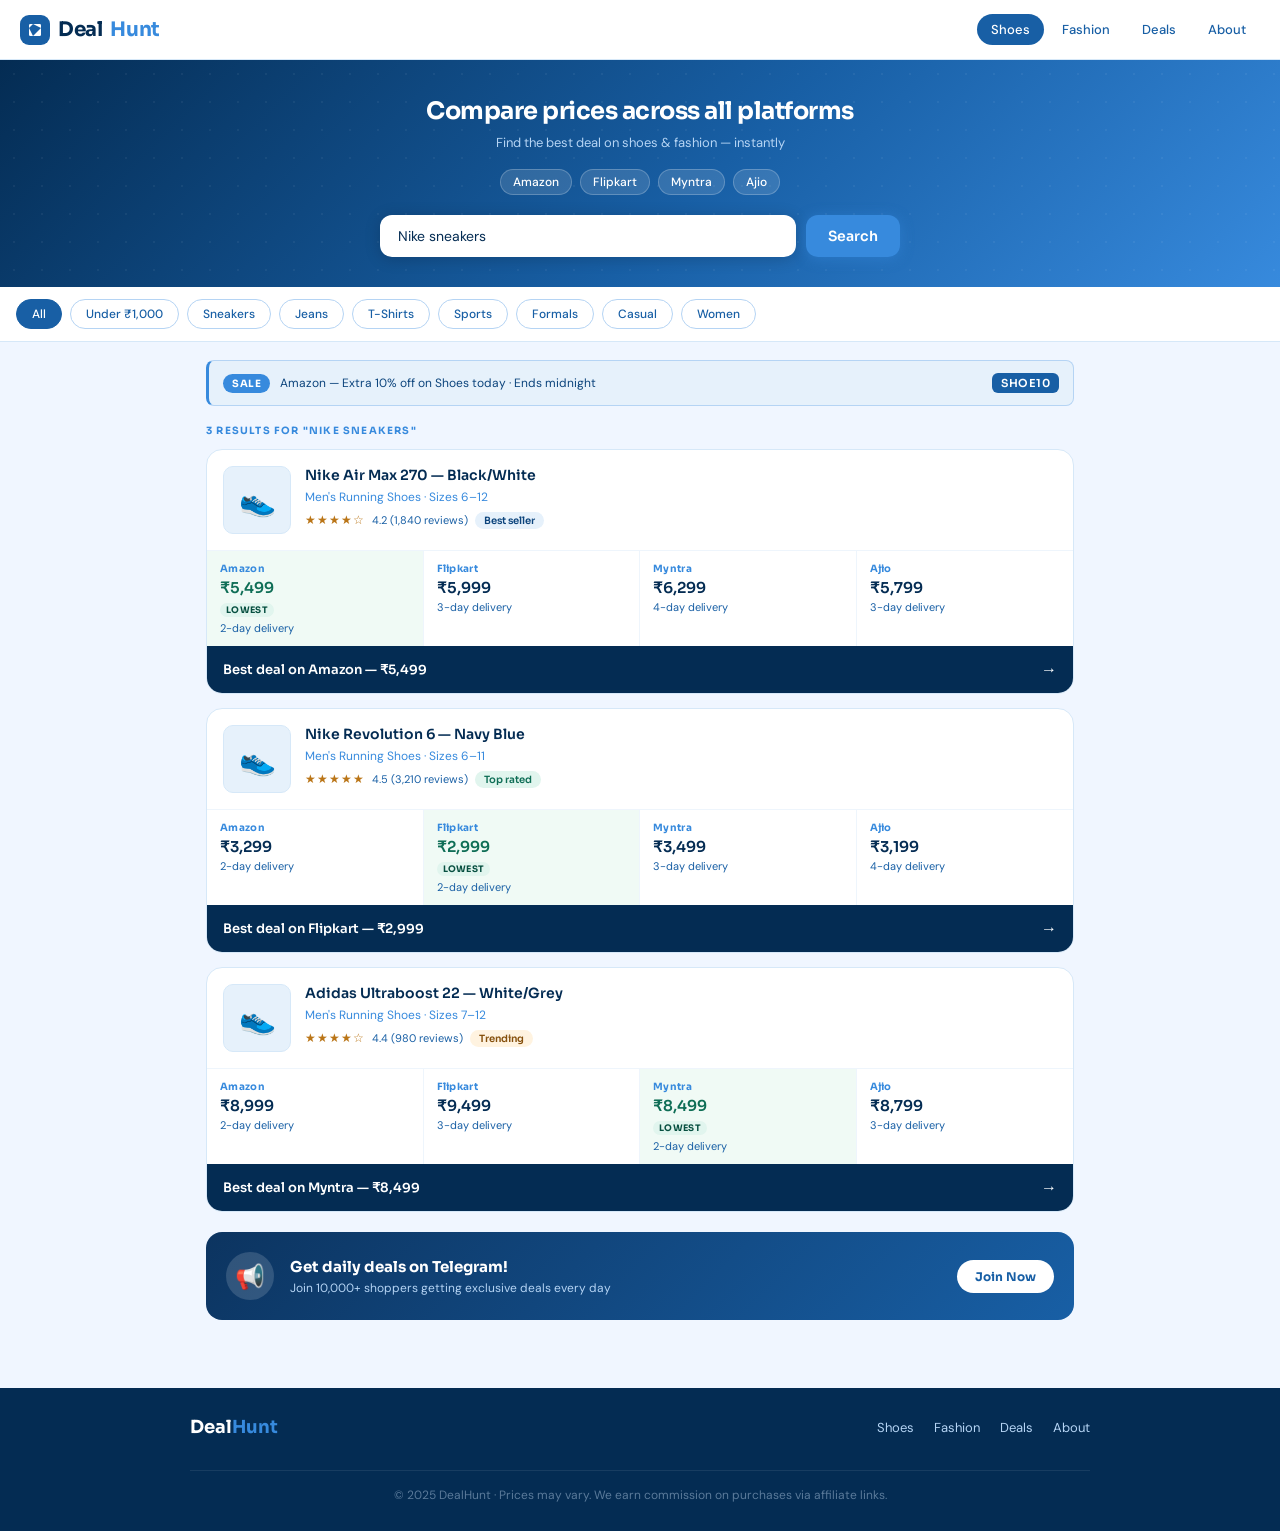
==== index.html @ 808f531e "Add files via upload" ====
<!DOCTYPE html>
<html lang="en">
<head>
  <meta charset="UTF-8" />
  <meta name="viewport" content="width=device-width, initial-scale=1.0" />
  <title>DealHunt — Compare Prices Across Amazon, Flipkart, Myntra & Ajio</title>
  <meta name="description" content="Find the best deals on shoes and fashion. Compare prices across Amazon, Flipkart, Myntra and Ajio instantly." />
  <link rel="stylesheet" href="css/style.css" />
</head>
<body>

  <!-- HEADER -->
  <header class="site-header">
    <a href="index.html" class="logo">
      <div class="logo-icon">
        <svg viewBox="0 0 24 24" xmlns="http://www.w3.org/2000/svg">
          <path d="M9 3H5a2 2 0 00-2 2v4m6-6h10a2 2 0 012 2v4M9 3v18m0 0h10a2 2 0 002-2V9M9 21H5a2 2 0 01-2-2V9m0 0h18"/>
        </svg>
      </div>
      Deal<span>Hunt</span>
    </a>
    <button class="nav-toggle" id="nav-toggle" aria-label="Menu">
      <span></span><span></span><span></span>
    </button>
    <nav class="site-nav" id="site-nav">
      <a href="index.html" class="active">Shoes</a>
      <a href="pages/fashion.html">Fashion</a>
      <a href="pages/deals.html">Deals</a>
      <a href="pages/about.html">About</a>
    </nav>
  </header>

  <!-- HERO -->
  <section class="hero">
    <h1>Compare prices across all platforms</h1>
    <p>Find the best deal on shoes & fashion — instantly</p>
    <div class="platform-pills">
      <div class="platform-pill">Amazon</div>
      <div class="platform-pill">Flipkart</div>
      <div class="platform-pill">Myntra</div>
      <div class="platform-pill">Ajio</div>
    </div>
    <div class="searchbar">
      <input type="text" placeholder="Search shoes, jeans, t-shirts..." value="Nike sneakers" id="search-input" />
      <button onclick="alert('Search coming soon! Add your affiliate links here.')">Search</button>
    </div>
  </section>

  <!-- FILTERS -->
  <div class="filters">
    <div class="chip active">All</div>
    <div class="chip">Under ₹1,000</div>
    <div class="chip">Sneakers</div>
    <div class="chip">Jeans</div>
    <div class="chip">T-Shirts</div>
    <div class="chip">Sports</div>
    <div class="chip">Formals</div>
    <div class="chip">Casual</div>
    <div class="chip">Women</div>
  </div>

  <!-- PAGE BODY -->
  <main class="page-body">

    <!-- Sale Alert -->
    <div class="alert-banner">
      <span class="alert-badge">SALE</span>
      <span class="alert-text">Amazon — Extra 10% off on Shoes today · Ends midnight</span>
      <span class="alert-code">SHOE10</span>
    </div>

    <div class="section-label">3 results for "Nike sneakers"</div>

    <!-- Product 1 -->
    <article class="product-card">
      <div class="card-top">
        <div class="product-thumb">👟</div>
        <div class="product-info">
          <div class="product-name">Nike Air Max 270 — Black/White</div>
          <div class="product-meta">Men's Running Shoes · Sizes 6–12</div>
          <div class="rating-row">
            <span class="stars">★★★★☆</span>
            <span class="review-count">4.2 (1,840 reviews)</span>
            <span class="badge badge-default">Best seller</span>
          </div>
        </div>
      </div>
      <div class="price-grid">
        <div class="price-cell winner">
          <div class="platform-name">Amazon</div>
          <div class="price-amount best">₹5,499</div>
          <div class="lowest-badge">LOWEST</div>
          <div class="delivery-time">2-day delivery</div>
        </div>
        <div class="price-cell">
          <div class="platform-name">Flipkart</div>
          <div class="price-amount">₹5,999</div>
          <div class="delivery-time">3-day delivery</div>
        </div>
        <div class="price-cell">
          <div class="platform-name">Myntra</div>
          <div class="price-amount">₹6,299</div>
          <div class="delivery-time">4-day delivery</div>
        </div>
        <div class="price-cell">
          <div class="platform-name">Ajio</div>
          <div class="price-amount">₹5,799</div>
          <div class="delivery-time">3-day delivery</div>
        </div>
      </div>
      <!-- Replace # with your Amazon affiliate link -->
      <a href="#" class="buy-btn">
        <span>Best deal on Amazon — ₹5,499</span>
        <span class="arrow">→</span>
      </a>
    </article>

    <!-- Product 2 -->
    <article class="product-card">
      <div class="card-top">
        <div class="product-thumb">👟</div>
        <div class="product-info">
          <div class="product-name">Nike Revolution 6 — Navy Blue</div>
          <div class="product-meta">Men's Running Shoes · Sizes 6–11</div>
          <div class="rating-row">
            <span class="stars">★★★★★</span>
            <span class="review-count">4.5 (3,210 reviews)</span>
            <span class="badge badge-rated">Top rated</span>
          </div>
        </div>
      </div>
      <div class="price-grid">
        <div class="price-cell">
          <div class="platform-name">Amazon</div>
          <div class="price-amount">₹3,299</div>
          <div class="delivery-time">2-day delivery</div>
        </div>
        <div class="price-cell winner">
          <div class="platform-name">Flipkart</div>
          <div class="price-amount best">₹2,999</div>
          <div class="lowest-badge">LOWEST</div>
          <div class="delivery-time">2-day delivery</div>
        </div>
        <div class="price-cell">
          <div class="platform-name">Myntra</div>
          <div class="price-amount">₹3,499</div>
          <div class="delivery-time">3-day delivery</div>
        </div>
        <div class="price-cell">
          <div class="platform-name">Ajio</div>
          <div class="price-amount">₹3,199</div>
          <div class="delivery-time">4-day delivery</div>
        </div>
      </div>
      <a href="#" class="buy-btn">
        <span>Best deal on Flipkart — ₹2,999</span>
        <span class="arrow">→</span>
      </a>
    </article>

    <!-- Product 3 -->
    <article class="product-card">
      <div class="card-top">
        <div class="product-thumb">👟</div>
        <div class="product-info">
          <div class="product-name">Adidas Ultraboost 22 — White/Grey</div>
          <div class="product-meta">Men's Running Shoes · Sizes 7–12</div>
          <div class="rating-row">
            <span class="stars">★★★★☆</span>
            <span class="review-count">4.4 (980 reviews)</span>
            <span class="badge badge-trending">Trending</span>
          </div>
        </div>
      </div>
      <div class="price-grid">
        <div class="price-cell">
          <div class="platform-name">Amazon</div>
          <div class="price-amount">₹8,999</div>
          <div class="delivery-time">2-day delivery</div>
        </div>
        <div class="price-cell">
          <div class="platform-name">Flipkart</div>
          <div class="price-amount">₹9,499</div>
          <div class="delivery-time">3-day delivery</div>
        </div>
        <div class="price-cell winner">
          <div class="platform-name">Myntra</div>
          <div class="price-amount best">₹8,499</div>
          <div class="lowest-badge">LOWEST</div>
          <div class="delivery-time">2-day delivery</div>
        </div>
        <div class="price-cell">
          <div class="platform-name">Ajio</div>
          <div class="price-amount">₹8,799</div>
          <div class="delivery-time">3-day delivery</div>
        </div>
      </div>
      <a href="#" class="buy-btn">
        <span>Best deal on Myntra — ₹8,499</span>
        <span class="arrow">→</span>
      </a>
    </article>

    <!-- Telegram Banner -->
    <div class="tg-banner">
      <div class="tg-icon">📢</div>
      <div class="tg-text">
        <h3>Get daily deals on Telegram!</h3>
        <p>Join 10,000+ shoppers getting exclusive deals every day</p>
      </div>
      <a href="#" class="tg-btn">Join Now</a>
    </div>

  </main>

  <!-- FOOTER -->
  <footer class="site-footer">
    <div class="footer-inner">
      <a href="index.html" class="footer-logo">Deal<span>Hunt</span></a>
      <div class="footer-links">
        <a href="index.html">Shoes</a>
        <a href="pages/fashion.html">Fashion</a>
        <a href="pages/deals.html">Deals</a>
        <a href="pages/about.html">About</a>
      </div>
      <div class="footer-copy">
        © 2025 DealHunt · Prices may vary. We earn commission on purchases via affiliate links.
      </div>
    </div>
  </footer>

  <script src="js/main.js"></script>
</body>
</html>
---- css/style.css ----
@import url('https://fonts.googleapis.com/css2?family=Sora:wght@400;500;600;700&family=DM+Sans:ital,wght@0,400;0,500;1,400&display=swap');

/* ===== RESET & BASE ===== */
*, *::before, *::after { box-sizing: border-box; margin: 0; padding: 0; }
html { scroll-behavior: smooth; }
body {
  font-family: 'DM Sans', sans-serif;
  background: #F0F6FF;
  color: #042C53;
  min-height: 100vh;
}

/* ===== CSS VARIABLES ===== */
:root {
  --navy: #042C53;
  --blue-dark: #0C447C;
  --blue-mid: #185FA5;
  --blue: #378ADD;
  --blue-light: #B5D4F4;
  --blue-pale: #E6F1FB;
  --bg: #F0F6FF;
  --white: #ffffff;
  --border: #D6E8F8;
  --green-dark: #0F6E56;
  --green-bg: #E1F5EE;
  --amber: #BA7517;
  --amber-bg: #FFF3E0;
  --amber-dark: #854F0B;
  --red: #E24B4A;
  --radius-sm: 8px;
  --radius-md: 12px;
  --radius-lg: 16px;
  --shadow-sm: 0 2px 8px rgba(24,95,165,0.08);
  --shadow-md: 0 4px 20px rgba(24,95,165,0.12);
  --shadow-hero: 0 2px 16px rgba(0,0,0,0.18);
}

/* ===== TYPOGRAPHY ===== */
.font-sora { font-family: 'Sora', sans-serif; }

/* ===== LAYOUT ===== */
.container { max-width: 900px; margin: 0 auto; padding: 0 16px; }

/* ===== HEADER / NAV ===== */
.site-header {
  background: var(--white);
  border-bottom: 1px solid var(--border);
  padding: 0 20px;
  display: flex;
  align-items: center;
  justify-content: space-between;
  height: 60px;
  position: sticky;
  top: 0;
  z-index: 100;
}
.logo {
  font-family: 'Sora', sans-serif;
  font-size: 20px;
  font-weight: 700;
  color: var(--navy);
  text-decoration: none;
  display: flex;
  align-items: center;
  gap: 8px;
  letter-spacing: -0.4px;
}
.logo-icon {
  width: 30px; height: 30px;
  background: var(--blue-mid);
  border-radius: 9px;
  display: flex; align-items: center; justify-content: center;
}
.logo-icon svg { width: 16px; height: 16px; fill: white; }
.logo span { color: var(--blue); }

.site-nav { display: flex; gap: 4px; align-items: center; }
.site-nav a {
  font-size: 13px;
  font-weight: 500;
  color: var(--blue-mid);
  text-decoration: none;
  padding: 7px 14px;
  border-radius: 20px;
  transition: all 0.15s;
}
.site-nav a:hover { background: var(--blue-pale); }
.site-nav a.active { background: var(--blue-mid); color: white; }

.nav-toggle {
  display: none;
  background: none; border: none; cursor: pointer;
  flex-direction: column; gap: 5px; padding: 4px;
}
.nav-toggle span {
  display: block; width: 22px; height: 2px;
  background: var(--navy); border-radius: 2px;
}

/* ===== HERO ===== */
.hero {
  background: linear-gradient(135deg, var(--navy) 0%, var(--blue-mid) 55%, var(--blue) 100%);
  padding: 36px 20px 30px;
  text-align: center;
  position: relative;
  overflow: hidden;
}
.hero::before {
  content: '';
  position: absolute; inset: 0;
  background-image: radial-gradient(circle, rgba(255,255,255,0.05) 1px, transparent 1px);
  background-size: 28px 28px;
  pointer-events: none;
}
.hero h1 {
  font-family: 'Sora', sans-serif;
  font-size: 24px;
  font-weight: 700;
  color: white;
  margin-bottom: 8px;
  letter-spacing: -0.5px;
  position: relative;
}
.hero p {
  font-size: 13px;
  color: var(--blue-light);
  margin-bottom: 18px;
  position: relative;
}
.platform-pills {
  display: flex;
  justify-content: center;
  gap: 8px;
  flex-wrap: wrap;
  margin-bottom: 20px;
  position: relative;
}
.platform-pill {
  background: rgba(255,255,255,0.13);
  border: 1px solid rgba(255,255,255,0.22);
  color: white;
  font-size: 12px;
  font-weight: 500;
  padding: 4px 12px;
  border-radius: 20px;
}
.searchbar {
  display: flex;
  gap: 10px;
  max-width: 520px;
  margin: 0 auto;
  position: relative;
}
.searchbar input {
  flex: 1;
  padding: 12px 18px;
  border-radius: var(--radius-md);
  border: none;
  font-size: 14px;
  font-family: 'DM Sans', sans-serif;
  background: white;
  color: var(--navy);
  outline: none;
  box-shadow: var(--shadow-hero);
}
.searchbar input::placeholder { color: #88AECB; }
.searchbar button {
  padding: 12px 22px;
  border-radius: var(--radius-md);
  background: var(--blue);
  color: white;
  border: none;
  font-size: 14px;
  font-weight: 600;
  font-family: 'Sora', sans-serif;
  cursor: pointer;
  white-space: nowrap;
  transition: background 0.15s;
  box-shadow: 0 2px 14px rgba(55,138,221,0.45);
}
.searchbar button:hover { background: var(--blue-dark); }

/* ===== FILTER CHIPS ===== */
.filters {
  background: white;
  padding: 12px 16px;
  display: flex;
  gap: 8px;
  overflow-x: auto;
  border-bottom: 1px solid var(--border);
  scrollbar-width: none;
}
.filters::-webkit-scrollbar { display: none; }
.chip {
  padding: 6px 15px;
  border-radius: 20px;
  font-size: 12px;
  font-weight: 500;
  border: 1px solid var(--blue-light);
  background: white;
  color: var(--blue-mid);
  white-space: nowrap;
  cursor: pointer;
  transition: all 0.15s;
  user-select: none;
}
.chip:hover { background: var(--blue-pale); }
.chip.active { background: var(--blue-mid); color: white; border-color: var(--blue-mid); }

/* ===== PAGE BODY ===== */
.page-body { padding: 18px 16px; max-width: 900px; margin: 0 auto; }

/* ===== ALERT BANNER ===== */
.alert-banner {
  background: var(--blue-pale);
  border: 1px solid var(--blue-light);
  border-left: 3px solid var(--blue);
  border-radius: var(--radius-sm);
  padding: 12px 14px;
  display: flex;
  align-items: center;
  gap: 10px;
  margin-bottom: 18px;
}
.alert-badge {
  background: var(--blue);
  color: white;
  font-size: 10px;
  font-weight: 700;
  font-family: 'Sora', sans-serif;
  padding: 3px 9px;
  border-radius: 20px;
  white-space: nowrap;
  letter-spacing: 0.5px;
}
.alert-text { font-size: 12px; color: var(--blue-dark); flex: 1; }
.alert-code {
  background: var(--blue-mid);
  color: white;
  font-size: 11px;
  font-weight: 600;
  font-family: 'Sora', sans-serif;
  padding: 3px 9px;
  border-radius: 6px;
  white-space: nowrap;
  letter-spacing: 0.5px;
}

/* ===== SECTION LABEL ===== */
.section-label {
  font-size: 10px;
  font-weight: 700;
  font-family: 'Sora', sans-serif;
  color: var(--blue);
  letter-spacing: 1.2px;
  text-transform: uppercase;
  margin-bottom: 12px;
}

/* ===== PRODUCT CARD ===== */
.product-card {
  background: white;
  border: 1px solid var(--border);
  border-radius: var(--radius-lg);
  margin-bottom: 14px;
  overflow: hidden;
  transition: box-shadow 0.2s, transform 0.15s;
}
.product-card:hover {
  box-shadow: var(--shadow-md);
  transform: translateY(-1px);
}
.card-top {
  padding: 16px;
  display: flex;
  gap: 14px;
  align-items: flex-start;
}
.product-thumb {
  width: 68px; height: 68px;
  border-radius: 10px;
  background: var(--blue-pale);
  display: flex; align-items: center; justify-content: center;
  font-size: 30px;
  flex-shrink: 0;
  border: 1px solid var(--border);
}
.product-info { flex: 1; min-width: 0; }
.product-name {
  font-family: 'Sora', sans-serif;
  font-size: 14px;
  font-weight: 600;
  color: var(--navy);
  margin-bottom: 4px;
  line-height: 1.35;
}
.product-meta { font-size: 12px; color: var(--blue); margin-bottom: 7px; }
.rating-row { display: flex; align-items: center; gap: 7px; flex-wrap: wrap; }
.stars { color: var(--amber); font-size: 12px; letter-spacing: 1px; }
.review-count { font-size: 11px; color: var(--blue-mid); }
.badge {
  display: inline-block;
  padding: 2px 9px;
  border-radius: 20px;
  font-size: 10px;
  font-weight: 600;
  font-family: 'Sora', sans-serif;
}
.badge-default { background: var(--blue-pale); color: var(--blue-dark); }
.badge-trending { background: var(--amber-bg); color: var(--amber-dark); }
.badge-rated { background: var(--green-bg); color: var(--green-dark); }
.badge-hot { background: #FCEBEB; color: #791F1F; }

/* ===== PRICE COMPARISON GRID ===== */
.price-grid {
  display: grid;
  grid-template-columns: repeat(4, 1fr);
  border-top: 1px solid #EEF5FC;
}
.price-cell {
  padding: 11px 13px;
  border-right: 1px solid #EEF5FC;
}
.price-cell:last-child { border-right: none; }
.price-cell.winner { background: #F0FAF5; }
.platform-name {
  font-size: 10px;
  font-weight: 700;
  font-family: 'Sora', sans-serif;
  color: var(--blue);
  margin-bottom: 3px;
  letter-spacing: 0.3px;
}
.price-amount {
  font-size: 15px;
  font-weight: 600;
  font-family: 'Sora', sans-serif;
  color: var(--navy);
}
.price-amount.best { color: var(--green-dark); }
.lowest-badge {
  display: inline-block;
  background: var(--green-bg);
  color: #085041;
  font-size: 9px;
  font-weight: 700;
  font-family: 'Sora', sans-serif;
  padding: 1px 6px;
  border-radius: 10px;
  margin-top: 3px;
  letter-spacing: 0.3px;
}
.delivery-time { font-size: 11px; color: var(--blue-mid); margin-top: 3px; }

/* ===== BUY BUTTON ===== */
.buy-btn {
  display: flex;
  align-items: center;
  justify-content: space-between;
  padding: 13px 16px;
  background: var(--navy);
  color: white;
  font-size: 13px;
  font-weight: 600;
  font-family: 'Sora', sans-serif;
  cursor: pointer;
  border: none;
  width: 100%;
  transition: background 0.15s;
  text-decoration: none;
}
.buy-btn:hover { background: var(--blue-dark); }
.buy-btn .arrow { font-size: 16px; }

/* ===== DEALS GRID ===== */
.deals-grid {
  display: grid;
  grid-template-columns: repeat(auto-fill, minmax(260px, 1fr));
  gap: 14px;
  margin-bottom: 20px;
}
.deal-card {
  background: white;
  border: 1px solid var(--border);
  border-radius: var(--radius-lg);
  overflow: hidden;
  transition: box-shadow 0.2s, transform 0.15s;
  display: flex;
  flex-direction: column;
}
.deal-card:hover { box-shadow: var(--shadow-md); transform: translateY(-2px); }
.deal-thumb {
  height: 120px;
  background: linear-gradient(135deg, var(--blue-pale), var(--blue-light));
  display: flex; align-items: center; justify-content: center;
  font-size: 52px;
}
.deal-body { padding: 13px 14px; flex: 1; }
.deal-name {
  font-family: 'Sora', sans-serif;
  font-size: 13px;
  font-weight: 600;
  color: var(--navy);
  margin-bottom: 5px;
}
.deal-meta { font-size: 11px; color: var(--blue); margin-bottom: 10px; }
.deal-prices { display: flex; align-items: baseline; gap: 8px; margin-bottom: 10px; }
.deal-price-now {
  font-family: 'Sora', sans-serif;
  font-size: 18px;
  font-weight: 700;
  color: var(--green-dark);
}
.deal-price-old {
  font-size: 13px;
  color: #888;
  text-decoration: line-through;
}
.deal-discount {
  background: #FCEBEB;
  color: #791F1F;
  font-size: 11px;
  font-weight: 700;
  font-family: 'Sora', sans-serif;
  padding: 2px 8px;
  border-radius: 20px;
}
.deal-platform {
  font-size: 11px;
  font-weight: 600;
  color: var(--blue-mid);
}
.deal-btn {
  display: block;
  text-align: center;
  padding: 10px;
  background: var(--navy);
  color: white;
  font-size: 12px;
  font-weight: 600;
  font-family: 'Sora', sans-serif;
  text-decoration: none;
  transition: background 0.15s;
}
.deal-btn:hover { background: var(--blue-dark); }

/* ===== TELEGRAM BANNER ===== */
.tg-banner {
  background: linear-gradient(135deg, #0C3460, #185FA5);
  border-radius: var(--radius-lg);
  padding: 20px;
  display: flex;
  align-items: center;
  gap: 16px;
  margin: 20px 0;
}
.tg-icon {
  width: 48px; height: 48px;
  background: rgba(255,255,255,0.15);
  border-radius: 50%;
  display: flex; align-items: center; justify-content: center;
  font-size: 24px;
  flex-shrink: 0;
}
.tg-text h3 {
  font-family: 'Sora', sans-serif;
  font-size: 15px;
  font-weight: 700;
  color: white;
  margin-bottom: 4px;
}
.tg-text p { font-size: 12px; color: var(--blue-light); }
.tg-btn {
  margin-left: auto;
  background: white;
  color: var(--blue-mid);
  font-size: 12px;
  font-weight: 700;
  font-family: 'Sora', sans-serif;
  padding: 9px 18px;
  border-radius: 20px;
  text-decoration: none;
  white-space: nowrap;
  transition: opacity 0.15s;
  flex-shrink: 0;
}
.tg-btn:hover { opacity: 0.9; }

/* ===== ABOUT PAGE ===== */
.about-hero {
  background: linear-gradient(135deg, var(--navy) 0%, var(--blue-mid) 100%);
  padding: 40px 20px;
  text-align: center;
}
.about-hero h1 {
  font-family: 'Sora', sans-serif;
  font-size: 26px;
  font-weight: 700;
  color: white;
  margin-bottom: 10px;
}
.about-hero p { font-size: 14px; color: var(--blue-light); max-width: 500px; margin: 0 auto; }
.about-section { padding: 28px 16px; max-width: 700px; margin: 0 auto; }
.about-section h2 {
  font-family: 'Sora', sans-serif;
  font-size: 18px;
  font-weight: 700;
  color: var(--navy);
  margin-bottom: 12px;
}
.about-section p { font-size: 14px; color: #3a5a7a; line-height: 1.7; margin-bottom: 16px; }
.steps-grid { display: grid; grid-template-columns: repeat(auto-fit, minmax(180px, 1fr)); gap: 14px; margin-bottom: 24px; }
.step-card {
  background: white;
  border: 1px solid var(--border);
  border-radius: var(--radius-md);
  padding: 18px 16px;
  text-align: center;
}
.step-num {
  width: 36px; height: 36px;
  background: var(--blue-mid);
  color: white;
  font-family: 'Sora', sans-serif;
  font-size: 16px;
  font-weight: 700;
  border-radius: 50%;
  display: flex; align-items: center; justify-content: center;
  margin: 0 auto 10px;
}
.step-card h3 {
  font-family: 'Sora', sans-serif;
  font-size: 13px;
  font-weight: 600;
  color: var(--navy);
  margin-bottom: 5px;
}
.step-card p { font-size: 12px; color: var(--blue-mid); margin: 0; }
.platforms-row { display: flex; flex-wrap: wrap; gap: 10px; margin: 16px 0; }
.platform-tag {
  background: var(--blue-pale);
  border: 1px solid var(--blue-light);
  color: var(--blue-dark);
  font-size: 13px;
  font-weight: 500;
  padding: 7px 16px;
  border-radius: 20px;
}

/* ===== FOOTER ===== */
.site-footer {
  background: var(--navy);
  color: var(--blue-light);
  padding: 28px 20px;
  margin-top: 30px;
}
.footer-inner {
  max-width: 900px;
  margin: 0 auto;
  display: flex;
  align-items: center;
  justify-content: space-between;
  flex-wrap: wrap;
  gap: 16px;
}
.footer-logo {
  font-family: 'Sora', sans-serif;
  font-size: 18px;
  font-weight: 700;
  color: white;
  text-decoration: none;
}
.footer-logo span { color: var(--blue); }
.footer-links { display: flex; gap: 20px; }
.footer-links a {
  font-size: 13px;
  color: var(--blue-light);
  text-decoration: none;
  transition: color 0.15s;
}
.footer-links a:hover { color: white; }
.footer-copy { font-size: 12px; color: #5a7a9a; width: 100%; text-align: center; margin-top: 16px; border-top: 1px solid rgba(255,255,255,0.08); padding-top: 16px; }

/* ===== RESPONSIVE ===== */
@media (max-width: 600px) {
  .hero h1 { font-size: 19px; }
  .searchbar { flex-direction: column; }
  .site-nav { display: none; }
  .site-nav.open { display: flex; flex-direction: column; position: absolute; top: 60px; left: 0; right: 0; background: white; border-bottom: 1px solid var(--border); padding: 10px 16px; z-index: 99; }
  .nav-toggle { display: flex; }
  .price-grid { grid-template-columns: repeat(2, 1fr); }
  .price-cell:nth-child(2) { border-right: none; }
  .price-cell:nth-child(3) { border-top: 1px solid #EEF5FC; }
  .tg-banner { flex-wrap: wrap; }
  .tg-btn { margin-left: 0; width: 100%; text-align: center; }
  .footer-inner { flex-direction: column; text-align: center; }
  .footer-links { justify-content: center; }
}
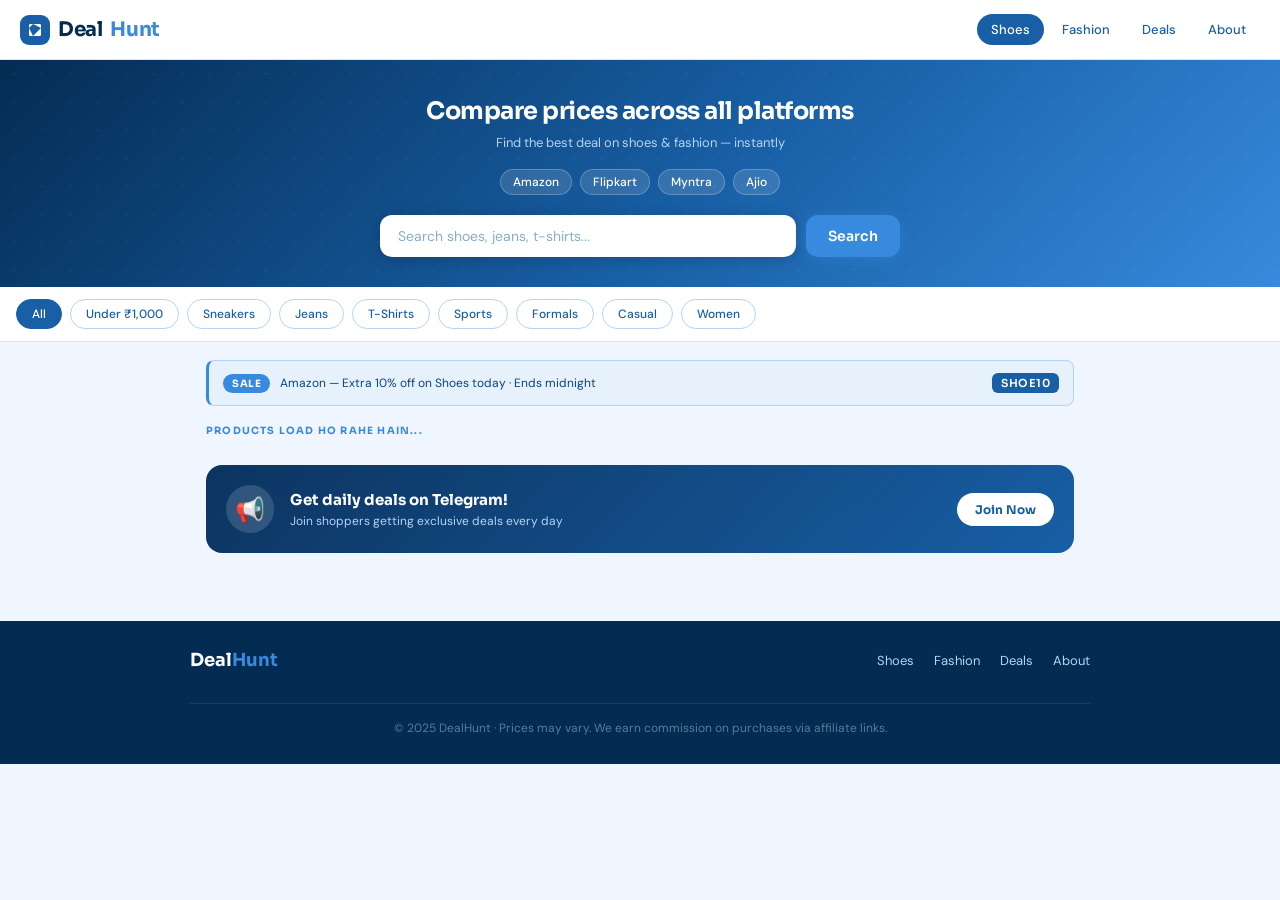
==== commit 673ffe52: "Refactor HTML structure and update elements" ====
--- a/index.html
+++ b/index.html
@@ -9,7 +9,6 @@
 </head>
 <body>
 
-  <!-- HEADER -->
   <header class="site-header">
     <a href="index.html" class="logo">
       <div class="logo-icon">
@@ -30,7 +29,6 @@
     </nav>
   </header>
 
-  <!-- HERO -->
   <section class="hero">
     <h1>Compare prices across all platforms</h1>
     <p>Find the best deal on shoes & fashion — instantly</p>
@@ -41,12 +39,11 @@
       <div class="platform-pill">Ajio</div>
     </div>
     <div class="searchbar">
-      <input type="text" placeholder="Search shoes, jeans, t-shirts..." value="Nike sneakers" id="search-input" />
-      <button onclick="alert('Search coming soon! Add your affiliate links here.')">Search</button>
+      <input type="text" placeholder="Search shoes, jeans, t-shirts..." id="search-input" />
+      <button onclick="searchProducts()">Search</button>
     </div>
   </section>
 
-  <!-- FILTERS -->
   <div class="filters">
     <div class="chip active">All</div>
     <div class="chip">Under ₹1,000</div>
@@ -59,161 +56,31 @@
     <div class="chip">Women</div>
   </div>
 
-  <!-- PAGE BODY -->
   <main class="page-body">
 
-    <!-- Sale Alert -->
     <div class="alert-banner">
       <span class="alert-badge">SALE</span>
       <span class="alert-text">Amazon — Extra 10% off on Shoes today · Ends midnight</span>
       <span class="alert-code">SHOE10</span>
     </div>
 
-    <div class="section-label">3 results for "Nike sneakers"</div>
+    <div class="section-label" id="product-count">Products load ho rahe hain...</div>
+    <div id="products-container"></div>
 
-    <!-- Product 1 -->
-    <article class="product-card">
-      <div class="card-top">
-        <div class="product-thumb">👟</div>
-        <div class="product-info">
-          <div class="product-name">Nike Air Max 270 — Black/White</div>
-          <div class="product-meta">Men's Running Shoes · Sizes 6–12</div>
-          <div class="rating-row">
-            <span class="stars">★★★★☆</span>
-            <span class="review-count">4.2 (1,840 reviews)</span>
-            <span class="badge badge-default">Best seller</span>
-          </div>
-        </div>
-      </div>
-      <div class="price-grid">
-        <div class="price-cell winner">
-          <div class="platform-name">Amazon</div>
-          <div class="price-amount best">₹5,499</div>
-          <div class="lowest-badge">LOWEST</div>
-          <div class="delivery-time">2-day delivery</div>
-        </div>
-        <div class="price-cell">
-          <div class="platform-name">Flipkart</div>
-          <div class="price-amount">₹5,999</div>
-          <div class="delivery-time">3-day delivery</div>
-        </div>
-        <div class="price-cell">
-          <div class="platform-name">Myntra</div>
-          <div class="price-amount">₹6,299</div>
-          <div class="delivery-time">4-day delivery</div>
-        </div>
-        <div class="price-cell">
-          <div class="platform-name">Ajio</div>
-          <div class="price-amount">₹5,799</div>
-          <div class="delivery-time">3-day delivery</div>
-        </div>
-      </div>
-      <!-- Replace # with your Amazon affiliate link -->
-      <a href="#" class="buy-btn">
-        <span>Best deal on Amazon — ₹5,499</span>
-        <span class="arrow">→</span>
-      </a>
-    </article>
+    <div class="section-label" style="margin-top:28px;" id="deals-count"></div>
+    <div id="deals-container"></div>
 
-    <!-- Product 2 -->
-    <article class="product-card">
-      <div class="card-top">
-        <div class="product-thumb">👟</div>
-        <div class="product-info">
-          <div class="product-name">Nike Revolution 6 — Navy Blue</div>
-          <div class="product-meta">Men's Running Shoes · Sizes 6–11</div>
-          <div class="rating-row">
-            <span class="stars">★★★★★</span>
-            <span class="review-count">4.5 (3,210 reviews)</span>
-            <span class="badge badge-rated">Top rated</span>
-          </div>
-        </div>
-      </div>
-      <div class="price-grid">
-        <div class="price-cell">
-          <div class="platform-name">Amazon</div>
-          <div class="price-amount">₹3,299</div>
-          <div class="delivery-time">2-day delivery</div>
-        </div>
-        <div class="price-cell winner">
-          <div class="platform-name">Flipkart</div>
-          <div class="price-amount best">₹2,999</div>
-          <div class="lowest-badge">LOWEST</div>
-          <div class="delivery-time">2-day delivery</div>
-        </div>
-        <div class="price-cell">
-          <div class="platform-name">Myntra</div>
-          <div class="price-amount">₹3,499</div>
-          <div class="delivery-time">3-day delivery</div>
-        </div>
-        <div class="price-cell">
-          <div class="platform-name">Ajio</div>
-          <div class="price-amount">₹3,199</div>
-          <div class="delivery-time">4-day delivery</div>
-        </div>
-      </div>
-      <a href="#" class="buy-btn">
-        <span>Best deal on Flipkart — ₹2,999</span>
-        <span class="arrow">→</span>
-      </a>
-    </article>
-
-    <!-- Product 3 -->
-    <article class="product-card">
-      <div class="card-top">
-        <div class="product-thumb">👟</div>
-        <div class="product-info">
-          <div class="product-name">Adidas Ultraboost 22 — White/Grey</div>
-          <div class="product-meta">Men's Running Shoes · Sizes 7–12</div>
-          <div class="rating-row">
-            <span class="stars">★★★★☆</span>
-            <span class="review-count">4.4 (980 reviews)</span>
-            <span class="badge badge-trending">Trending</span>
-          </div>
-        </div>
-      </div>
-      <div class="price-grid">
-        <div class="price-cell">
-          <div class="platform-name">Amazon</div>
-          <div class="price-amount">₹8,999</div>
-          <div class="delivery-time">2-day delivery</div>
-        </div>
-        <div class="price-cell">
-          <div class="platform-name">Flipkart</div>
-          <div class="price-amount">₹9,499</div>
-          <div class="delivery-time">3-day delivery</div>
-        </div>
-        <div class="price-cell winner">
-          <div class="platform-name">Myntra</div>
-          <div class="price-amount best">₹8,499</div>
-          <div class="lowest-badge">LOWEST</div>
-          <div class="delivery-time">2-day delivery</div>
-        </div>
-        <div class="price-cell">
-          <div class="platform-name">Ajio</div>
-          <div class="price-amount">₹8,799</div>
-          <div class="delivery-time">3-day delivery</div>
-        </div>
-      </div>
-      <a href="#" class="buy-btn">
-        <span>Best deal on Myntra — ₹8,499</span>
-        <span class="arrow">→</span>
-      </a>
-    </article>
-
-    <!-- Telegram Banner -->
     <div class="tg-banner">
       <div class="tg-icon">📢</div>
       <div class="tg-text">
         <h3>Get daily deals on Telegram!</h3>
-        <p>Join 10,000+ shoppers getting exclusive deals every day</p>
+        <p>Join shoppers getting exclusive deals every day</p>
       </div>
-      <a href="#" class="tg-btn">Join Now</a>
+      <a href="#" target="_blank" class="tg-btn">Join Now</a>
     </div>
 
   </main>
 
-  <!-- FOOTER -->
   <footer class="site-footer">
     <div class="footer-inner">
       <a href="index.html" class="footer-logo">Deal<span>Hunt</span></a>
@@ -232,3 +99,4 @@
   <script src="js/main.js"></script>
 </body>
 </html>
+
